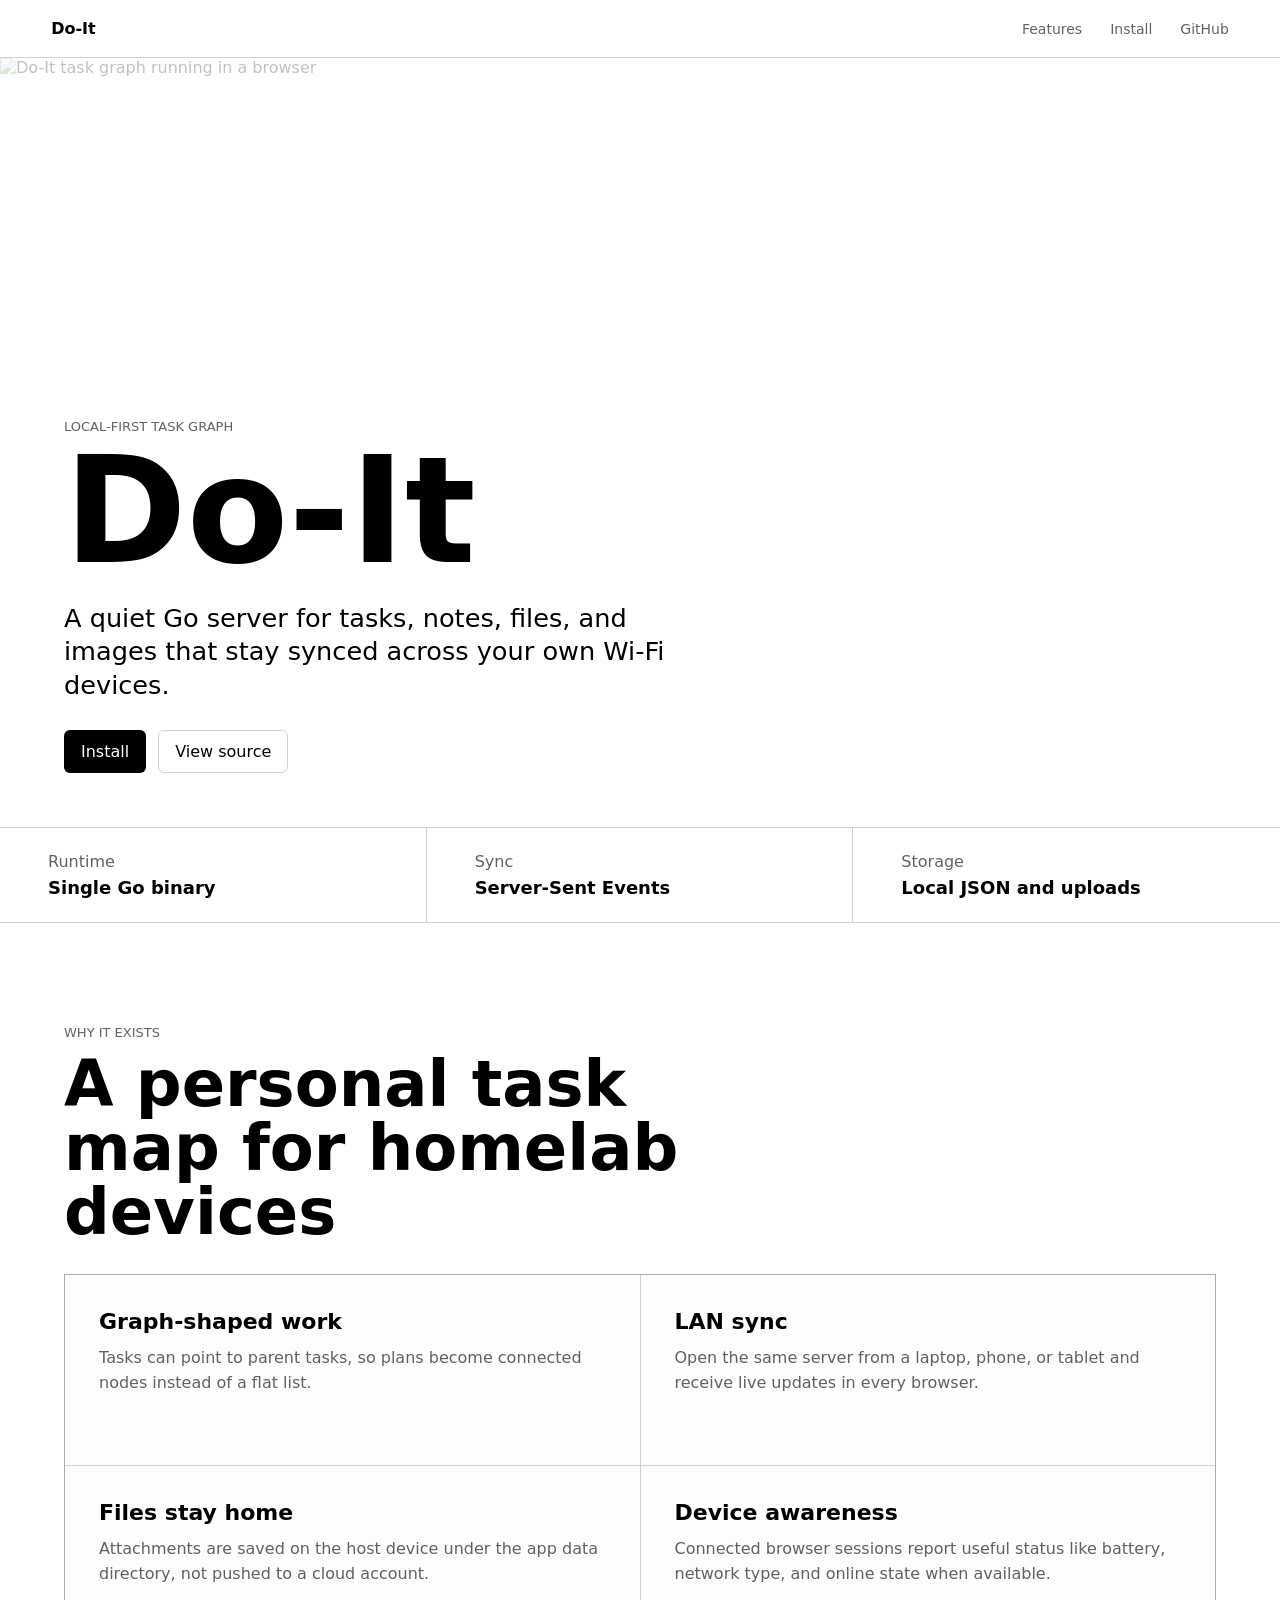
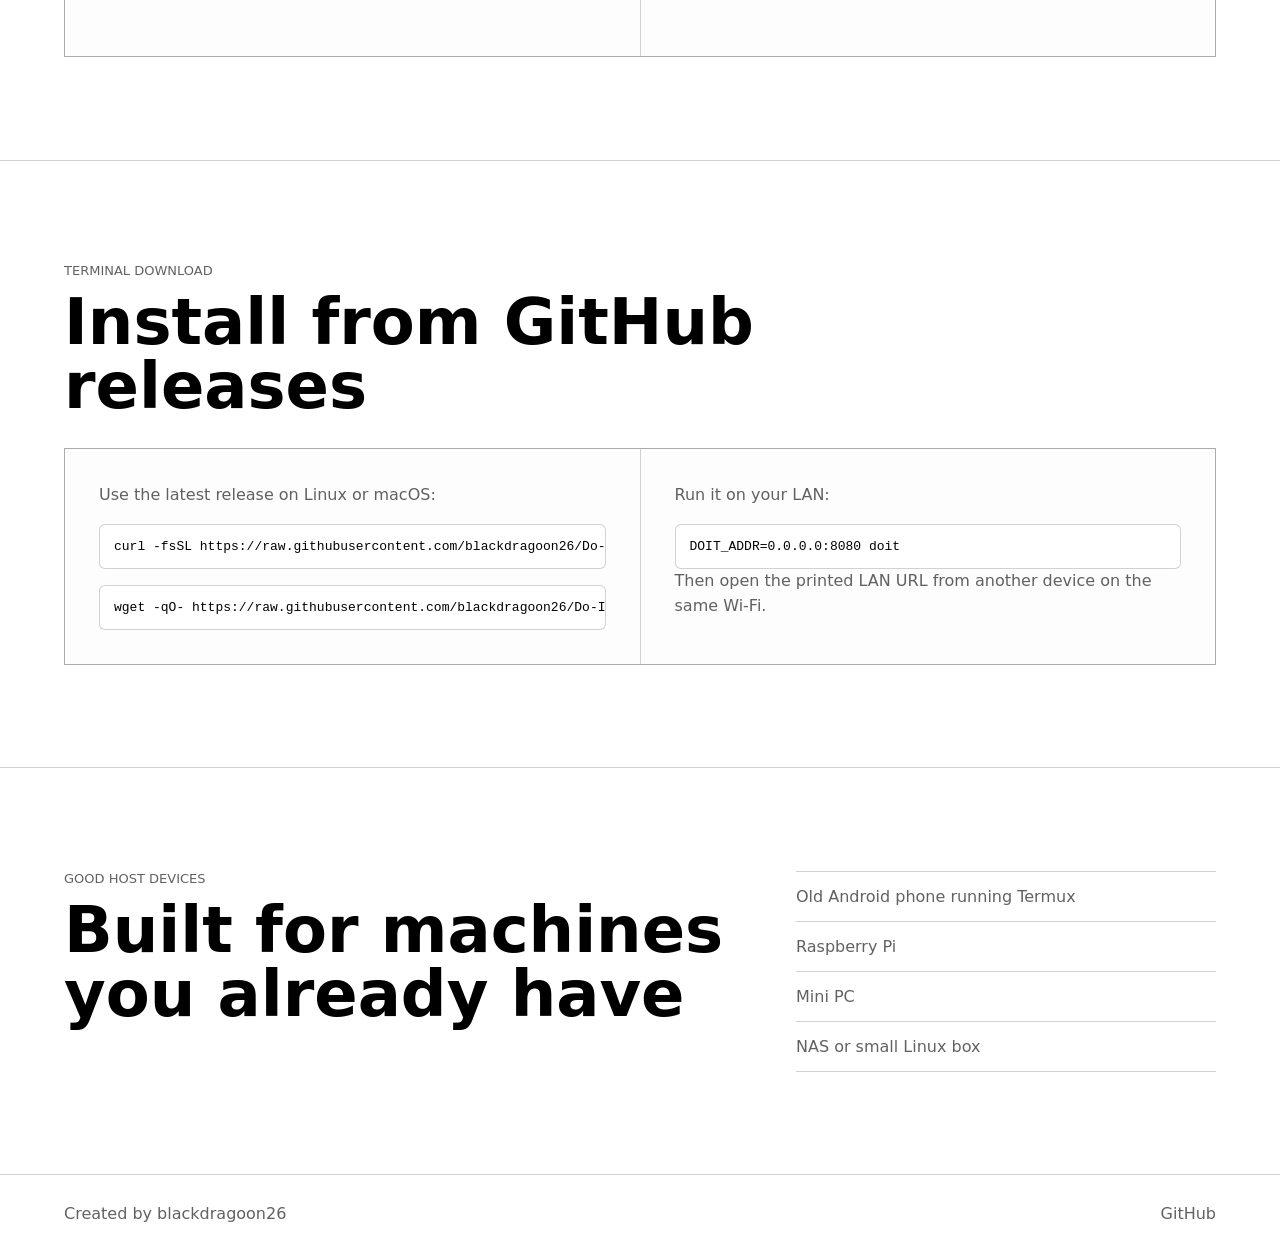
==== website/index.html @ a67ed677 "add product website surface" ====
<!doctype html>
<html lang="en">
  <head>
    <meta charset="utf-8">
    <meta name="viewport" content="width=device-width, initial-scale=1">
    <title>Do-It | Local-first task graph</title>
    <link rel="stylesheet" href="./styles.css">
  </head>
  <body>
    <header class="site-header">
      <a class="brand" href="#top">Do-It</a>
      <nav aria-label="Primary">
        <a href="#features">Features</a>
        <a href="#install">Install</a>
        <a href="https://github.com/blackdragoon26/Do-It">GitHub</a>
      </nav>
    </header>

    <main id="top">
      <section class="hero">
        <img src="https://github.com/user-attachments/assets/be59e0f7-30ea-49b8-892f-37f157ca7ee3" alt="Do-It task graph running in a browser">
        <div class="hero-copy">
          <p class="eyebrow">Local-first task graph</p>
          <h1>Do-It</h1>
          <p class="lede">A quiet Go server for tasks, notes, files, and images that stay synced across your own Wi-Fi devices.</p>
          <div class="hero-actions">
            <a class="primary" href="#install">Install</a>
            <a href="https://github.com/blackdragoon26/Do-It">View source</a>
          </div>
        </div>
      </section>

      <section class="summary" aria-label="Product summary">
        <div>
          <span>Runtime</span>
          <strong>Single Go binary</strong>
        </div>
        <div>
          <span>Sync</span>
          <strong>Server-Sent Events</strong>
        </div>
        <div>
          <span>Storage</span>
          <strong>Local JSON and uploads</strong>
        </div>
      </section>

      <section id="features" class="section">
        <div class="section-heading">
          <p class="eyebrow">Why it exists</p>
          <h2>A personal task map for homelab devices</h2>
        </div>
        <div class="feature-grid">
          <article>
            <h3>Graph-shaped work</h3>
            <p>Tasks can point to parent tasks, so plans become connected nodes instead of a flat list.</p>
          </article>
          <article>
            <h3>LAN sync</h3>
            <p>Open the same server from a laptop, phone, or tablet and receive live updates in every browser.</p>
          </article>
          <article>
            <h3>Files stay home</h3>
            <p>Attachments are saved on the host device under the app data directory, not pushed to a cloud account.</p>
          </article>
          <article>
            <h3>Device awareness</h3>
            <p>Connected browser sessions report useful status like battery, network type, and online state when available.</p>
          </article>
        </div>
      </section>

      <section id="install" class="section install-section">
        <div class="section-heading">
          <p class="eyebrow">Terminal download</p>
          <h2>Install from GitHub releases</h2>
        </div>
        <div class="install-grid">
          <div>
            <p>Use the latest release on Linux or macOS:</p>
            <pre><code>curl -fsSL https://raw.githubusercontent.com/blackdragoon26/Do-It/main/scripts/install.sh | sh</code></pre>
            <pre><code>wget -qO- https://raw.githubusercontent.com/blackdragoon26/Do-It/main/scripts/install.sh | sh</code></pre>
          </div>
          <div>
            <p>Run it on your LAN:</p>
            <pre><code>DOIT_ADDR=0.0.0.0:8080 doit</code></pre>
            <p class="muted">Then open the printed LAN URL from another device on the same Wi-Fi.</p>
          </div>
        </div>
      </section>

      <section class="section split">
        <div>
          <p class="eyebrow">Good host devices</p>
          <h2>Built for machines you already have</h2>
        </div>
        <ul>
          <li>Old Android phone running Termux</li>
          <li>Raspberry Pi</li>
          <li>Mini PC</li>
          <li>NAS or small Linux box</li>
        </ul>
      </section>
    </main>

    <footer class="site-footer">
      <span>Created by blackdragoon26</span>
      <a href="https://github.com/blackdragoon26/Do-It">GitHub</a>
    </footer>
  </body>
</html>
---- website/styles.css ----
:root {
  color-scheme: light dark;
  --bg: Canvas;
  --ink: CanvasText;
  --muted: color-mix(in srgb, CanvasText 62%, transparent);
  --line: color-mix(in srgb, CanvasText 18%, transparent);
  --panel: color-mix(in srgb, Canvas 88%, transparent);
  --panel-strong: color-mix(in srgb, Canvas 96%, transparent);
}

* {
  box-sizing: border-box;
}

html {
  scroll-behavior: smooth;
}

body {
  margin: 0;
  background: var(--bg);
  color: var(--ink);
  font-family: ui-sans-serif, system-ui, -apple-system, BlinkMacSystemFont, "Segoe UI", sans-serif;
  letter-spacing: 0;
}

a {
  color: inherit;
}

.site-header {
  position: fixed;
  z-index: 10;
  top: 0;
  left: 0;
  right: 0;
  height: 58px;
  padding: 0 clamp(18px, 4vw, 54px);
  display: flex;
  align-items: center;
  justify-content: space-between;
  gap: 20px;
  background: color-mix(in srgb, Canvas 78%, transparent);
  border-bottom: 1px solid var(--line);
  backdrop-filter: blur(18px);
}

.brand {
  font-weight: 720;
  text-decoration: none;
}

nav {
  display: flex;
  gap: clamp(12px, 3vw, 28px);
  font-size: 14px;
}

nav a,
.site-footer a {
  text-decoration: none;
  color: var(--muted);
}

nav a:hover,
.site-footer a:hover {
  color: var(--ink);
}

.hero {
  min-height: 92vh;
  position: relative;
  display: grid;
  align-items: end;
  padding: 116px clamp(18px, 5vw, 72px) 54px;
  overflow: hidden;
  border-bottom: 1px solid var(--line);
}

.hero img {
  position: absolute;
  inset: 58px 0 auto;
  width: 100%;
  height: calc(100% - 58px);
  object-fit: cover;
  object-position: center top;
  opacity: 0.42;
}

.hero::after {
  content: "";
  position: absolute;
  inset: 58px 0 0;
  background: color-mix(in srgb, Canvas 42%, transparent);
}

.hero-copy {
  position: relative;
  z-index: 1;
  max-width: 780px;
}

.eyebrow {
  margin: 0 0 12px;
  color: var(--muted);
  font-size: 13px;
  text-transform: uppercase;
}

h1,
h2,
h3,
p {
  overflow-wrap: anywhere;
}

h1 {
  margin: 0;
  font-size: clamp(58px, 12vw, 148px);
  line-height: 0.88;
  font-weight: 760;
}

.lede {
  max-width: 650px;
  margin: 26px 0 0;
  font-size: clamp(19px, 2vw, 26px);
  line-height: 1.3;
}

.hero-actions {
  display: flex;
  flex-wrap: wrap;
  gap: 12px;
  margin-top: 28px;
}

.hero-actions a {
  min-height: 42px;
  padding: 11px 16px;
  border: 1px solid var(--line);
  border-radius: 6px;
  text-decoration: none;
}

.hero-actions .primary {
  background: var(--ink);
  color: var(--bg);
}

.summary {
  display: grid;
  grid-template-columns: repeat(3, 1fr);
  border-bottom: 1px solid var(--line);
}

.summary div {
  padding: 24px clamp(18px, 4vw, 48px);
  border-right: 1px solid var(--line);
}

.summary div:last-child {
  border-right: 0;
}

.summary span,
.muted {
  color: var(--muted);
}

.summary strong {
  display: block;
  margin-top: 6px;
  font-size: 18px;
}

.section {
  padding: clamp(58px, 8vw, 106px) clamp(18px, 5vw, 72px);
  border-bottom: 1px solid var(--line);
}

.section-heading {
  max-width: 720px;
  margin-bottom: 30px;
}

h2 {
  margin: 0;
  font-size: clamp(34px, 5vw, 72px);
  line-height: 1;
}

.feature-grid,
.install-grid {
  display: grid;
  grid-template-columns: repeat(2, minmax(0, 1fr));
  gap: 1px;
  background: var(--line);
  border: 1px solid var(--line);
}

article,
.install-grid > div {
  min-height: 190px;
  padding: clamp(20px, 4vw, 34px);
  background: var(--panel-strong);
}

h3 {
  margin: 0 0 12px;
  font-size: 22px;
}

article p,
.install-grid p {
  margin: 0;
  color: var(--muted);
  line-height: 1.55;
}

pre {
  margin: 16px 0 0;
  padding: 14px;
  overflow: auto;
  border: 1px solid var(--line);
  border-radius: 6px;
  background: var(--panel);
}

code {
  font-family: ui-monospace, SFMono-Regular, Menlo, Consolas, monospace;
  font-size: 13px;
}

.split {
  display: grid;
  grid-template-columns: minmax(0, 1fr) minmax(260px, 420px);
  gap: 36px;
  align-items: start;
}

ul {
  margin: 0;
  padding: 0;
  list-style: none;
  border-top: 1px solid var(--line);
}

li {
  padding: 15px 0;
  border-bottom: 1px solid var(--line);
  color: var(--muted);
}

.site-footer {
  min-height: 76px;
  padding: 0 clamp(18px, 5vw, 72px);
  display: flex;
  align-items: center;
  justify-content: space-between;
  gap: 18px;
  color: var(--muted);
}

@media (max-width: 760px) {
  .site-header {
    position: sticky;
  }

  nav {
    gap: 12px;
    font-size: 13px;
  }

  .hero {
    min-height: 88vh;
    padding-top: 82px;
  }

  .summary,
  .feature-grid,
  .install-grid,
  .split {
    grid-template-columns: 1fr;
  }

  .summary div {
    border-right: 0;
    border-bottom: 1px solid var(--line);
  }

  .summary div:last-child {
    border-bottom: 0;
  }
}
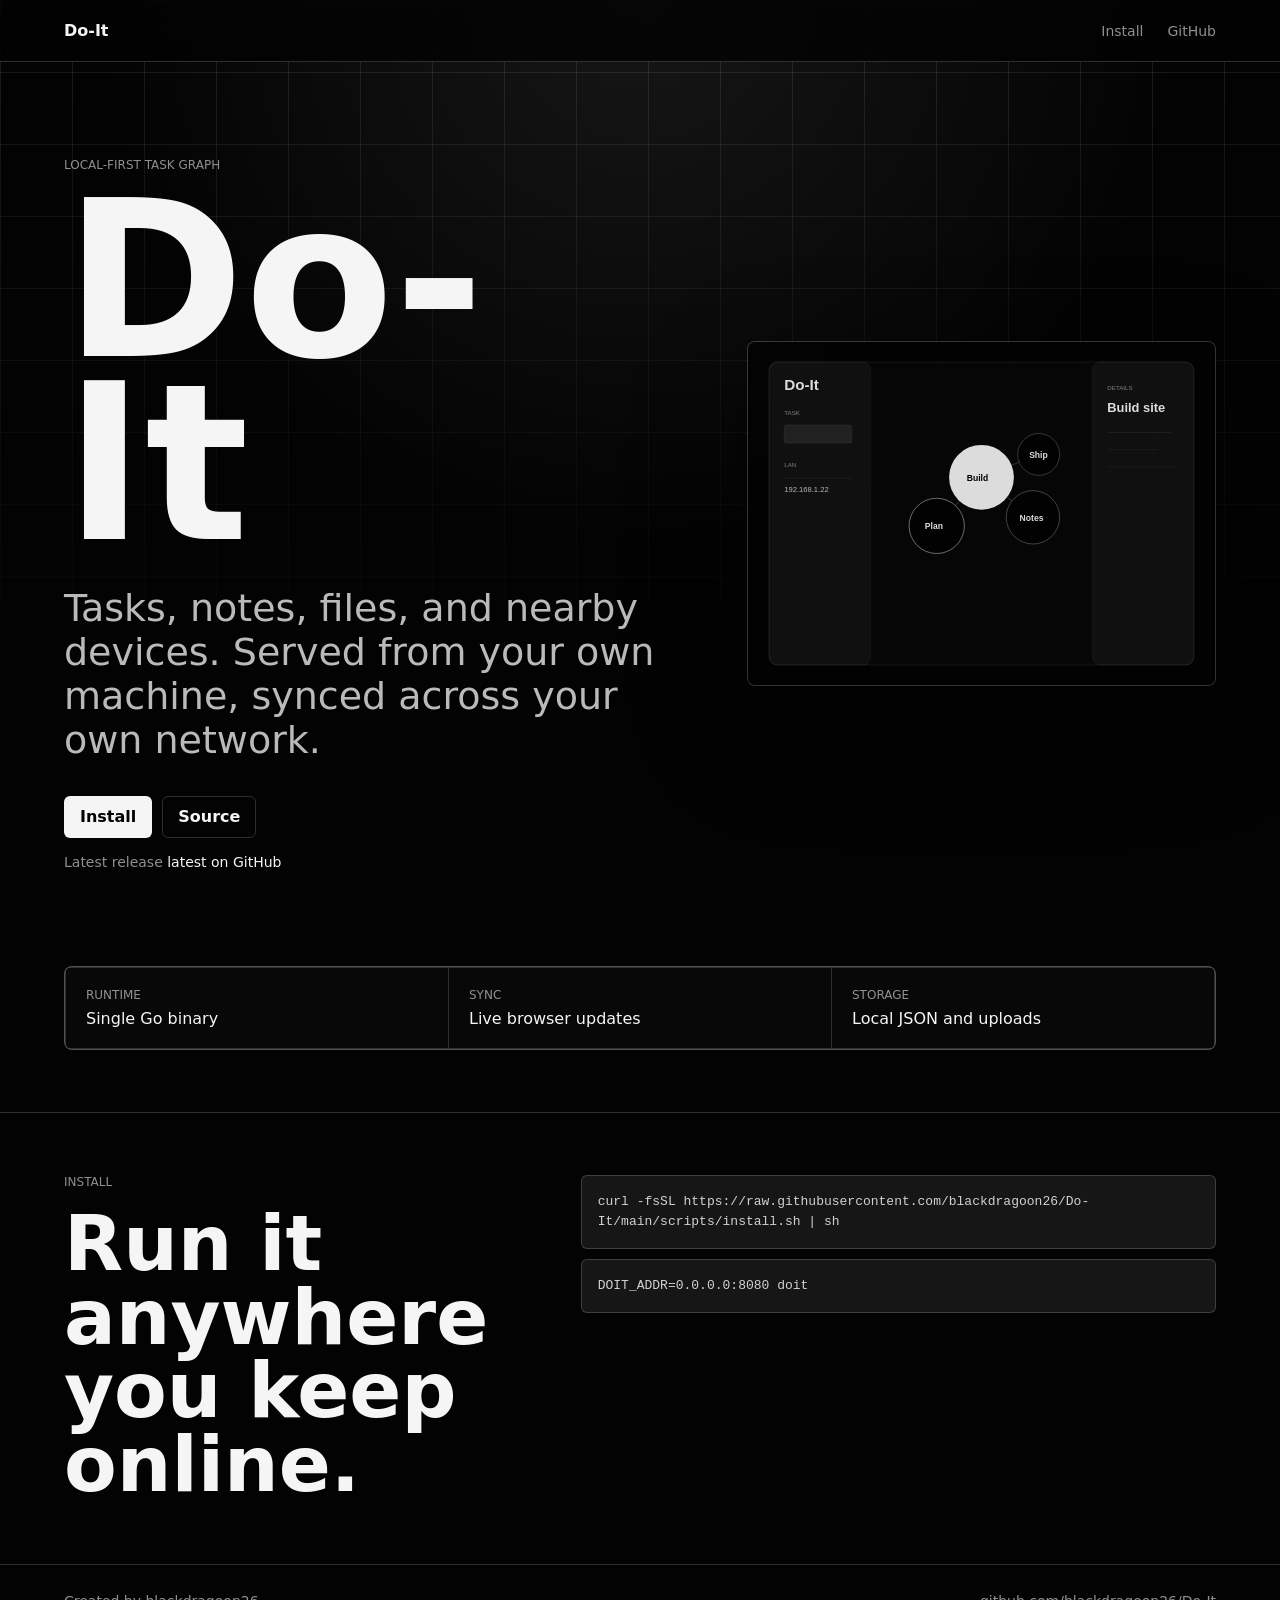
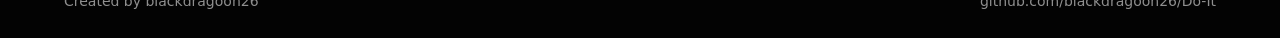
==== commit 057d3eb8: "refine product website surface" ====
--- a/website/index.html
+++ b/website/index.html
@@ -3,109 +3,76 @@
   <head>
     <meta charset="utf-8">
     <meta name="viewport" content="width=device-width, initial-scale=1">
+    <meta name="description" content="Do-It is a local-first task graph that runs on your own machine.">
     <title>Do-It | Local-first task graph</title>
-    <link rel="stylesheet" href="./styles.css">
+    <link rel="stylesheet" href="./styles.css?v=4">
   </head>
   <body>
     <header class="site-header">
-      <a class="brand" href="#top">Do-It</a>
-      <nav aria-label="Primary">
-        <a href="#features">Features</a>
+      <a class="brand" href="#top" aria-label="Do-It home">Do-It</a>
+      <nav aria-label="Primary navigation">
         <a href="#install">Install</a>
-        <a href="https://github.com/blackdragoon26/Do-It">GitHub</a>
+        <a href="https://github.com/blackdragoon26/Do-It" rel="noopener noreferrer">GitHub</a>
       </nav>
     </header>
 
     <main id="top">
-      <section class="hero">
-        <img src="https://github.com/user-attachments/assets/be59e0f7-30ea-49b8-892f-37f157ca7ee3" alt="Do-It task graph running in a browser">
+      <section class="hero" aria-labelledby="hero-title">
         <div class="hero-copy">
           <p class="eyebrow">Local-first task graph</p>
-          <h1>Do-It</h1>
-          <p class="lede">A quiet Go server for tasks, notes, files, and images that stay synced across your own Wi-Fi devices.</p>
-          <div class="hero-actions">
-            <a class="primary" href="#install">Install</a>
-            <a href="https://github.com/blackdragoon26/Do-It">View source</a>
+          <h1 id="hero-title">Do-It</h1>
+          <p class="lede">Tasks, notes, files, and nearby devices. Served from your own machine, synced across your own network.</p>
+          <div class="hero-actions" aria-label="Primary actions">
+            <a class="button primary" href="#install">Install</a>
+            <a class="button" href="https://github.com/blackdragoon26/Do-It" rel="noopener noreferrer">Source</a>
           </div>
+          <p class="release-note">Latest release <a id="release-link" href="https://github.com/blackdragoon26/Do-It/releases/latest" rel="noopener noreferrer">checking GitHub</a></p>
         </div>
+
+        <figure class="product-frame">
+          <img src="./assets/product-preview.svg" alt="Minimal Do-It task graph interface preview">
+        </figure>
       </section>
 
-      <section class="summary" aria-label="Product summary">
-        <div>
-          <span>Runtime</span>
-          <strong>Single Go binary</strong>
-        </div>
-        <div>
-          <span>Sync</span>
-          <strong>Server-Sent Events</strong>
-        </div>
-        <div>
-          <span>Storage</span>
-          <strong>Local JSON and uploads</strong>
-        </div>
+      <section class="facts" aria-label="Product details">
+        <p><span>Runtime</span> Single Go binary</p>
+        <p><span>Sync</span> Live browser updates</p>
+        <p><span>Storage</span> Local JSON and uploads</p>
       </section>
 
-      <section id="features" class="section">
-        <div class="section-heading">
-          <p class="eyebrow">Why it exists</p>
-          <h2>A personal task map for homelab devices</h2>
+      <section id="install" class="install-section" aria-labelledby="install-title">
+        <div>
+          <p class="eyebrow">Install</p>
+          <h2 id="install-title">Run it anywhere you keep online.</h2>
         </div>
-        <div class="feature-grid">
-          <article>
-            <h3>Graph-shaped work</h3>
-            <p>Tasks can point to parent tasks, so plans become connected nodes instead of a flat list.</p>
-          </article>
-          <article>
-            <h3>LAN sync</h3>
-            <p>Open the same server from a laptop, phone, or tablet and receive live updates in every browser.</p>
-          </article>
-          <article>
-            <h3>Files stay home</h3>
-            <p>Attachments are saved on the host device under the app data directory, not pushed to a cloud account.</p>
-          </article>
-          <article>
-            <h3>Device awareness</h3>
-            <p>Connected browser sessions report useful status like battery, network type, and online state when available.</p>
-          </article>
+        <div class="commands">
+          <pre><code>curl -fsSL https://raw.githubusercontent.com/blackdragoon26/Do-It/main/scripts/install.sh | sh</code></pre>
+          <pre><code>DOIT_ADDR=0.0.0.0:8080 doit</code></pre>
         </div>
-      </section>
-
-      <section id="install" class="section install-section">
-        <div class="section-heading">
-          <p class="eyebrow">Terminal download</p>
-          <h2>Install from GitHub releases</h2>
-        </div>
-        <div class="install-grid">
-          <div>
-            <p>Use the latest release on Linux or macOS:</p>
-            <pre><code>curl -fsSL https://raw.githubusercontent.com/blackdragoon26/Do-It/main/scripts/install.sh | sh</code></pre>
-            <pre><code>wget -qO- https://raw.githubusercontent.com/blackdragoon26/Do-It/main/scripts/install.sh | sh</code></pre>
-          </div>
-          <div>
-            <p>Run it on your LAN:</p>
-            <pre><code>DOIT_ADDR=0.0.0.0:8080 doit</code></pre>
-            <p class="muted">Then open the printed LAN URL from another device on the same Wi-Fi.</p>
-          </div>
-        </div>
-      </section>
-
-      <section class="section split">
-        <div>
-          <p class="eyebrow">Good host devices</p>
-          <h2>Built for machines you already have</h2>
-        </div>
-        <ul>
-          <li>Old Android phone running Termux</li>
-          <li>Raspberry Pi</li>
-          <li>Mini PC</li>
-          <li>NAS or small Linux box</li>
-        </ul>
       </section>
     </main>
 
     <footer class="site-footer">
       <span>Created by blackdragoon26</span>
-      <a href="https://github.com/blackdragoon26/Do-It">GitHub</a>
+      <a href="https://github.com/blackdragoon26/Do-It" rel="noopener noreferrer">github.com/blackdragoon26/Do-It</a>
     </footer>
+    <script>
+      const releaseLink = document.querySelector("#release-link");
+
+      fetch("https://api.github.com/repos/blackdragoon26/Do-It/releases/latest", {
+        headers: { accept: "application/vnd.github+json" }
+      })
+        .then((response) => {
+          if (!response.ok) throw new Error("release unavailable");
+          return response.json();
+        })
+        .then((release) => {
+          releaseLink.textContent = release.tag_name || "latest";
+          releaseLink.href = release.html_url || releaseLink.href;
+        })
+        .catch(() => {
+          releaseLink.textContent = "latest on GitHub";
+        });
+    </script>
   </body>
 </html>
--- a/website/styles.css
+++ b/website/styles.css
@@ -1,11 +1,13 @@
 :root {
-  color-scheme: light dark;
-  --bg: Canvas;
-  --ink: CanvasText;
-  --muted: color-mix(in srgb, CanvasText 62%, transparent);
-  --line: color-mix(in srgb, CanvasText 18%, transparent);
-  --panel: color-mix(in srgb, Canvas 88%, transparent);
-  --panel-strong: color-mix(in srgb, Canvas 96%, transparent);
+  color-scheme: dark;
+  --bg: #030303;
+  --ink: #f5f5f5;
+  --muted: rgb(245 245 245 / 58%);
+  --faint: rgb(245 245 245 / 10%);
+  --line: rgb(245 245 245 / 18%);
+  --line-strong: rgb(245 245 245 / 36%);
+  --panel: rgb(255 255 255 / 5%);
+  --panel-strong: rgb(255 255 255 / 8%);
 }
 
 * {
@@ -18,10 +20,25 @@
 
 body {
   margin: 0;
-  background: var(--bg);
+  min-height: 100vh;
+  background:
+    radial-gradient(circle at 50% 0, rgb(255 255 255 / 8%), transparent 34rem),
+    var(--bg);
   color: var(--ink);
   font-family: ui-sans-serif, system-ui, -apple-system, BlinkMacSystemFont, "Segoe UI", sans-serif;
   letter-spacing: 0;
+}
+
+body::before {
+  content: "";
+  position: fixed;
+  inset: 0;
+  pointer-events: none;
+  background-image:
+    linear-gradient(var(--faint) 1px, transparent 1px),
+    linear-gradient(90deg, var(--faint) 1px, transparent 1px);
+  background-size: 72px 72px;
+  mask-image: linear-gradient(to bottom, black, transparent 78%);
 }
 
 a {
@@ -34,262 +51,312 @@
   top: 0;
   left: 0;
   right: 0;
-  height: 58px;
-  padding: 0 clamp(18px, 4vw, 54px);
+  height: 62px;
+  padding: 0 clamp(18px, 5vw, 72px);
   display: flex;
   align-items: center;
   justify-content: space-between;
-  gap: 20px;
-  background: color-mix(in srgb, Canvas 78%, transparent);
+  gap: 24px;
   border-bottom: 1px solid var(--line);
+  background: rgb(3 3 3 / 82%);
   backdrop-filter: blur(18px);
 }
 
-.brand {
-  font-weight: 720;
-  text-decoration: none;
-}
-
-nav {
-  display: flex;
-  gap: clamp(12px, 3vw, 28px);
-  font-size: 14px;
-}
-
+.brand,
 nav a,
 .site-footer a {
   text-decoration: none;
-  color: var(--muted);
+}
+
+.brand {
+  font-size: 16px;
+  font-weight: 680;
+}
+
+nav {
+  display: flex;
+  gap: 24px;
+  color: var(--muted);
+  font-size: 14px;
+}
+
+nav a,
+.site-footer a,
+.button {
+  transition: color 160ms ease, border-color 160ms ease, background 160ms ease, transform 160ms ease;
 }
 
 nav a:hover,
-.site-footer a:hover {
-  color: var(--ink);
+.site-footer a:hover,
+.release-note a:hover {
+  color: var(--ink);
+}
+
+main {
+  position: relative;
+  padding-top: 62px;
 }
 
 .hero {
-  min-height: 92vh;
-  position: relative;
+  min-height: calc(100vh - 62px);
   display: grid;
-  align-items: end;
-  padding: 116px clamp(18px, 5vw, 72px) 54px;
-  overflow: hidden;
-  border-bottom: 1px solid var(--line);
-}
-
-.hero img {
-  position: absolute;
-  inset: 58px 0 auto;
-  width: 100%;
-  height: calc(100% - 58px);
-  object-fit: cover;
-  object-position: center top;
-  opacity: 0.42;
-}
-
-.hero::after {
-  content: "";
-  position: absolute;
-  inset: 58px 0 0;
-  background: color-mix(in srgb, Canvas 42%, transparent);
+  grid-template-columns: minmax(0, 0.95fr) minmax(320px, 0.75fr);
+  gap: clamp(34px, 7vw, 96px);
+  align-items: center;
+  padding: clamp(54px, 8vw, 96px) clamp(18px, 5vw, 72px);
 }
 
 .hero-copy {
-  position: relative;
-  z-index: 1;
-  max-width: 780px;
+  max-width: 760px;
 }
 
 .eyebrow {
-  margin: 0 0 12px;
-  color: var(--muted);
-  font-size: 13px;
+  margin: 0 0 18px;
+  color: var(--muted);
+  font-size: 12px;
   text-transform: uppercase;
 }
 
 h1,
 h2,
-h3,
 p {
   overflow-wrap: anywhere;
 }
 
 h1 {
   margin: 0;
-  font-size: clamp(58px, 12vw, 148px);
-  line-height: 0.88;
-  font-weight: 760;
+  font-size: clamp(78px, 17vw, 220px);
+  line-height: 0.84;
+  font-weight: 680;
 }
 
 .lede {
   max-width: 650px;
-  margin: 26px 0 0;
-  font-size: clamp(19px, 2vw, 26px);
-  line-height: 1.3;
+  margin: 30px 0 0;
+  color: rgb(245 245 245 / 76%);
+  font-size: clamp(22px, 3vw, 38px);
+  line-height: 1.16;
 }
 
 .hero-actions {
   display: flex;
   flex-wrap: wrap;
-  gap: 12px;
-  margin-top: 28px;
-}
-
-.hero-actions a {
+  gap: 10px;
+  margin-top: 34px;
+}
+
+.release-note {
+  margin: 16px 0 0;
+  color: var(--muted);
+  font-size: 14px;
+}
+
+.release-note a {
+  color: var(--ink);
+  text-decoration: none;
+  transition: color 160ms ease;
+}
+
+.button {
   min-height: 42px;
-  padding: 11px 16px;
+  display: inline-flex;
+  align-items: center;
+  justify-content: center;
+  padding: 0 15px;
   border: 1px solid var(--line);
   border-radius: 6px;
+  background: transparent;
+  color: var(--ink);
+  font-weight: 620;
   text-decoration: none;
 }
 
-.hero-actions .primary {
+.button:hover {
+  border-color: var(--line-strong);
+  transform: translateY(-1px);
+}
+
+.button.primary {
   background: var(--ink);
   color: var(--bg);
 }
 
-.summary {
+.product-frame {
+  margin: 0;
+  opacity: 0.9;
+  transform: translateY(0);
+  animation: settle 700ms ease both;
+}
+
+.product-frame img {
+  display: block;
+  width: 100%;
+  height: auto;
+  border: 1px solid var(--line);
+  border-radius: 8px;
+  background: var(--panel);
+  box-shadow: 0 40px 120px rgb(0 0 0 / 52%);
+}
+
+.facts,
+.install-section {
+  scroll-margin-top: 84px;
+  border-top: 1px solid var(--line);
+  padding: clamp(34px, 5vw, 62px) clamp(18px, 5vw, 72px);
+}
+
+.facts {
   display: grid;
-  grid-template-columns: repeat(3, 1fr);
-  border-bottom: 1px solid var(--line);
-}
-
-.summary div {
-  padding: 24px clamp(18px, 4vw, 48px);
-  border-right: 1px solid var(--line);
-}
-
-.summary div:last-child {
-  border-right: 0;
-}
-
-.summary span,
-.muted {
-  color: var(--muted);
-}
-
-.summary strong {
-  display: block;
-  margin-top: 6px;
-  font-size: 18px;
-}
-
-.section {
-  padding: clamp(58px, 8vw, 106px) clamp(18px, 5vw, 72px);
-  border-bottom: 1px solid var(--line);
-}
-
-.section-heading {
-  max-width: 720px;
-  margin-bottom: 30px;
-}
-
-h2 {
-  margin: 0;
-  font-size: clamp(34px, 5vw, 72px);
-  line-height: 1;
-}
-
-.feature-grid,
-.install-grid {
-  display: grid;
-  grid-template-columns: repeat(2, minmax(0, 1fr));
+  grid-template-columns: repeat(3, minmax(0, 1fr));
   gap: 1px;
   background: var(--line);
+  padding: 1px;
+  margin: 0 clamp(18px, 5vw, 72px) clamp(34px, 5vw, 62px);
   border: 1px solid var(--line);
-}
-
-article,
-.install-grid > div {
-  min-height: 190px;
-  padding: clamp(20px, 4vw, 34px);
-  background: var(--panel-strong);
-}
-
-h3 {
-  margin: 0 0 12px;
-  font-size: 22px;
-}
-
-article p,
-.install-grid p {
-  margin: 0;
-  color: var(--muted);
-  line-height: 1.55;
+  border-radius: 8px;
+  overflow: hidden;
+}
+
+.facts p {
+  margin: 0;
+  padding: 20px;
+  background: rgb(3 3 3 / 86%);
+  color: var(--ink);
+}
+
+.facts span {
+  display: block;
+  margin-bottom: 7px;
+  color: var(--muted);
+  font-size: 12px;
+  text-transform: uppercase;
+}
+
+.install-section {
+  display: grid;
+  grid-template-columns: minmax(0, 0.7fr) minmax(0, 1fr);
+  gap: clamp(24px, 6vw, 72px);
+  align-items: start;
+}
+
+h2 {
+  max-width: 520px;
+  margin: 0;
+  font-size: clamp(34px, 6vw, 82px);
+  line-height: 0.96;
+  font-weight: 620;
+}
+
+.commands {
+  display: grid;
+  gap: 10px;
 }
 
 pre {
-  margin: 16px 0 0;
-  padding: 14px;
+  margin: 0;
+  padding: 16px;
   overflow: auto;
+  white-space: pre-wrap;
+  overflow-wrap: anywhere;
   border: 1px solid var(--line);
   border-radius: 6px;
-  background: var(--panel);
+  background: var(--panel-strong);
 }
 
 code {
+  color: rgb(245 245 245 / 84%);
   font-family: ui-monospace, SFMono-Regular, Menlo, Consolas, monospace;
   font-size: 13px;
-}
-
-.split {
-  display: grid;
-  grid-template-columns: minmax(0, 1fr) minmax(260px, 420px);
-  gap: 36px;
-  align-items: start;
-}
-
-ul {
-  margin: 0;
-  padding: 0;
-  list-style: none;
-  border-top: 1px solid var(--line);
-}
-
-li {
-  padding: 15px 0;
-  border-bottom: 1px solid var(--line);
-  color: var(--muted);
+  line-height: 1.55;
+  white-space: pre-wrap;
+  overflow-wrap: anywhere;
 }
 
 .site-footer {
-  min-height: 76px;
+  min-height: 74px;
   padding: 0 clamp(18px, 5vw, 72px);
   display: flex;
   align-items: center;
   justify-content: space-between;
   gap: 18px;
-  color: var(--muted);
-}
-
-@media (max-width: 760px) {
+  border-top: 1px solid var(--line);
+  color: var(--muted);
+  font-size: 14px;
+}
+
+@keyframes settle {
+  from {
+    opacity: 0;
+    transform: translateY(14px);
+  }
+  to {
+    opacity: 0.9;
+    transform: translateY(0);
+  }
+}
+
+@media (prefers-reduced-motion: reduce) {
+  *,
+  *::before,
+  *::after {
+    animation-duration: 0.01ms !important;
+    scroll-behavior: auto !important;
+    transition-duration: 0.01ms !important;
+  }
+}
+
+@media (max-width: 840px) {
   .site-header {
     position: sticky;
   }
 
+  main {
+    padding-top: 0;
+  }
+
+  .hero,
+  .install-section {
+    grid-template-columns: 1fr;
+  }
+
+  .hero {
+    min-height: auto;
+  }
+
+  .product-frame {
+    max-width: 560px;
+  }
+
+  .facts {
+    grid-template-columns: 1fr;
+  }
+}
+
+@media (max-width: 560px) {
+  .site-header {
+    height: 58px;
+  }
+
   nav {
-    gap: 12px;
-    font-size: 13px;
-  }
-
-  .hero {
-    min-height: 88vh;
-    padding-top: 82px;
-  }
-
-  .summary,
-  .feature-grid,
-  .install-grid,
-  .split {
-    grid-template-columns: 1fr;
-  }
-
-  .summary div {
-    border-right: 0;
-    border-bottom: 1px solid var(--line);
-  }
-
-  .summary div:last-child {
-    border-bottom: 0;
-  }
-}
+    gap: 16px;
+  }
+
+  h1 {
+    font-size: 76px;
+  }
+
+  .lede {
+    font-size: 23px;
+  }
+
+  .button {
+    width: 100%;
+  }
+
+  .site-footer {
+    min-height: 92px;
+    flex-direction: column;
+    align-items: flex-start;
+    justify-content: center;
+  }
+}
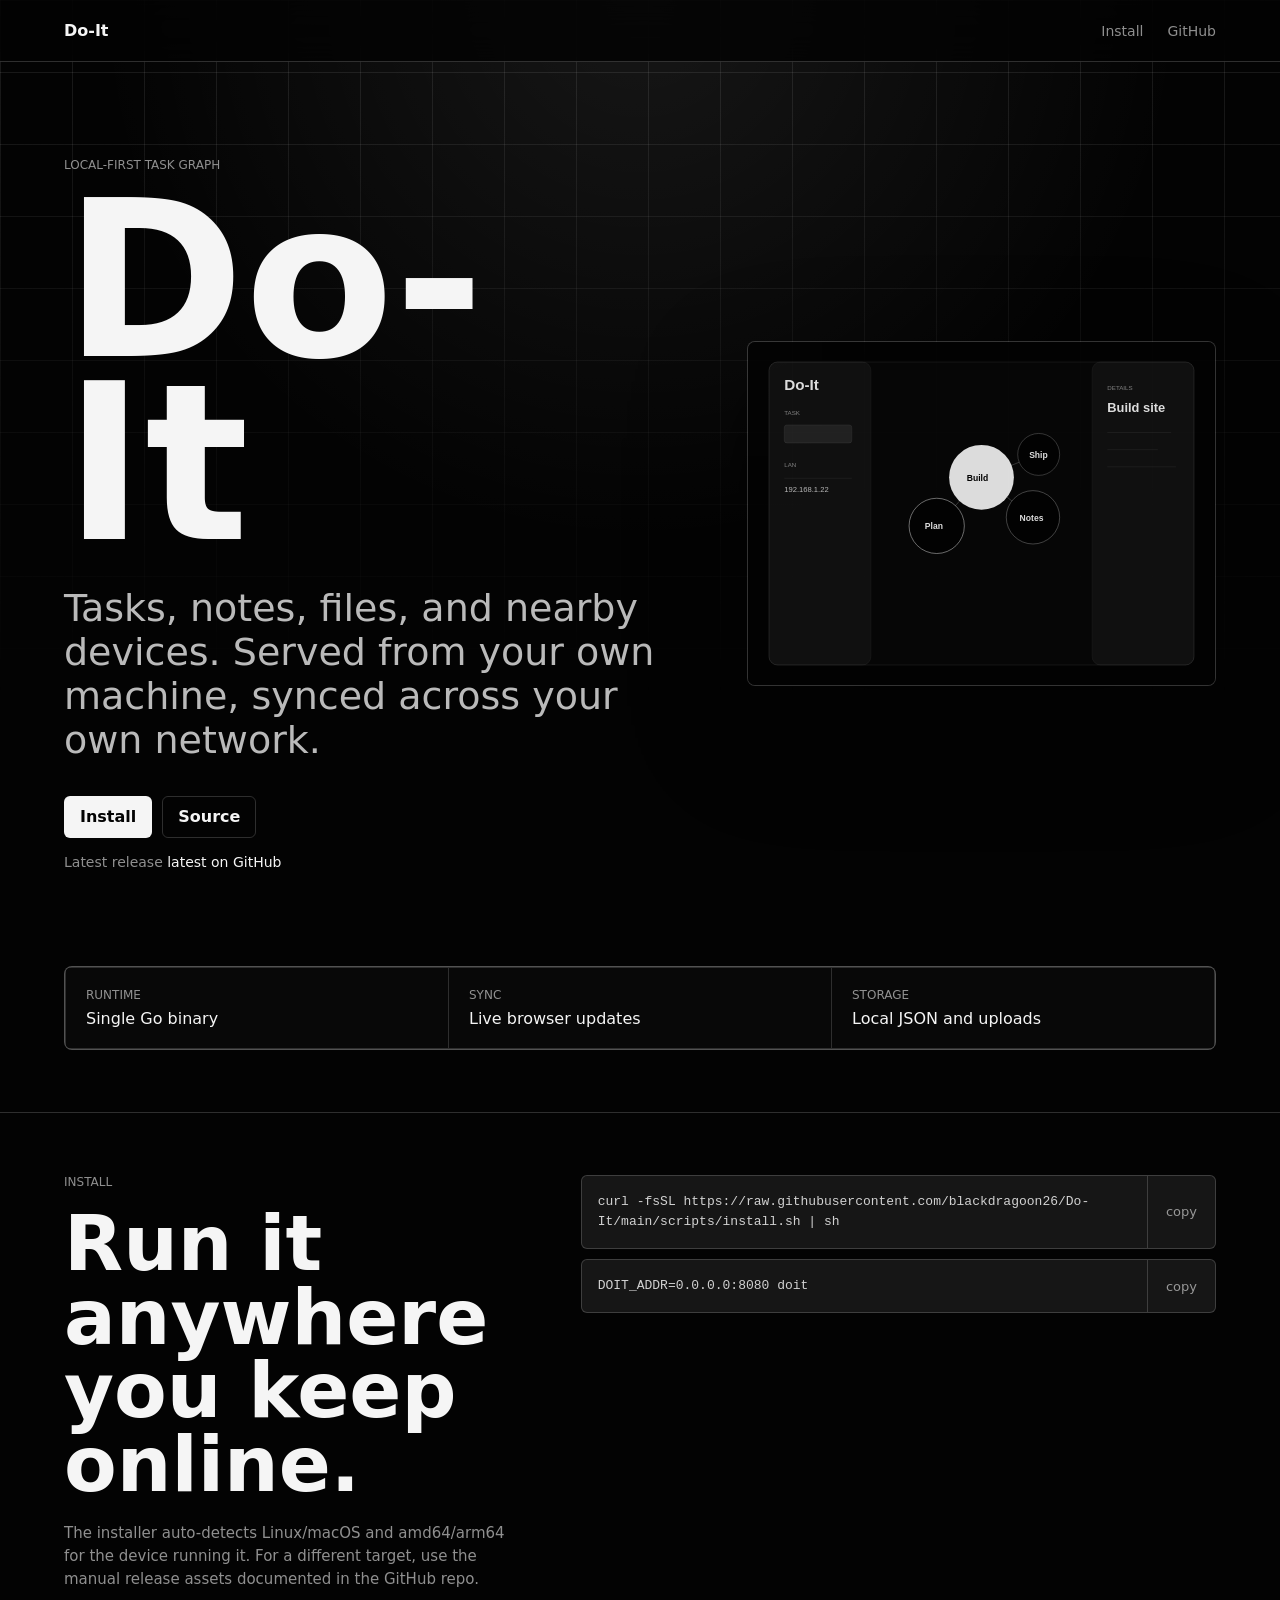
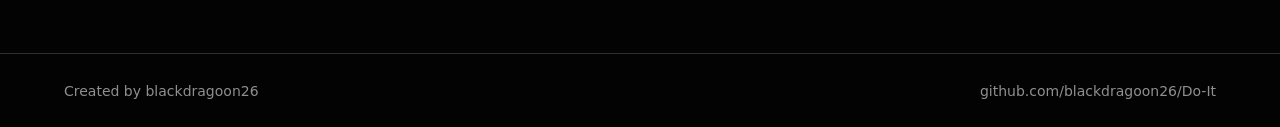
==== commit 0a36f388: "polish website install surface" ====
--- a/website/index.html
+++ b/website/index.html
@@ -5,7 +5,7 @@
     <meta name="viewport" content="width=device-width, initial-scale=1">
     <meta name="description" content="Do-It is a local-first task graph that runs on your own machine.">
     <title>Do-It | Local-first task graph</title>
-    <link rel="stylesheet" href="./styles.css?v=4">
+    <link rel="stylesheet" href="./styles.css?v=5">
   </head>
   <body>
     <header class="site-header">
@@ -26,7 +26,7 @@
             <a class="button primary" href="#install">Install</a>
             <a class="button" href="https://github.com/blackdragoon26/Do-It" rel="noopener noreferrer">Source</a>
           </div>
-          <p class="release-note">Latest release <a id="release-link" href="https://github.com/blackdragoon26/Do-It/releases/latest" rel="noopener noreferrer">checking GitHub</a></p>
+          <p class="release-note">Latest release <a id="release-link" href="https://github.com/blackdragoon26/Do-It/releases/latest" rel="noopener noreferrer">latest on GitHub</a></p>
         </div>
 
         <figure class="product-frame">
@@ -44,16 +44,23 @@
         <div>
           <p class="eyebrow">Install</p>
           <h2 id="install-title">Run it anywhere you keep online.</h2>
+          <p class="install-note">The installer auto-detects Linux/macOS and amd64/arm64 for the device running it. For a different target, use the manual release assets documented in the GitHub repo.</p>
         </div>
         <div class="commands">
-          <pre><code>curl -fsSL https://raw.githubusercontent.com/blackdragoon26/Do-It/main/scripts/install.sh | sh</code></pre>
-          <pre><code>DOIT_ADDR=0.0.0.0:8080 doit</code></pre>
+          <div class="command">
+            <pre><code>curl -fsSL https://raw.githubusercontent.com/blackdragoon26/Do-It/main/scripts/install.sh | sh</code></pre>
+            <button type="button" data-copy="curl -fsSL https://raw.githubusercontent.com/blackdragoon26/Do-It/main/scripts/install.sh | sh">copy</button>
+          </div>
+          <div class="command">
+            <pre><code>DOIT_ADDR=0.0.0.0:8080 doit</code></pre>
+            <button type="button" data-copy="DOIT_ADDR=0.0.0.0:8080 doit">copy</button>
+          </div>
         </div>
       </section>
     </main>
 
     <footer class="site-footer">
-      <span>Created by blackdragoon26</span>
+      <a href="https://github.com/blackdragoon26" rel="noopener noreferrer">Created by blackdragoon26</a>
       <a href="https://github.com/blackdragoon26/Do-It" rel="noopener noreferrer">github.com/blackdragoon26/Do-It</a>
     </footer>
     <script>
@@ -73,6 +80,24 @@
         .catch(() => {
           releaseLink.textContent = "latest on GitHub";
         });
+
+      document.querySelectorAll("[data-copy]").forEach((button) => {
+        button.addEventListener("click", async () => {
+          const label = button.textContent;
+          try {
+            await navigator.clipboard.writeText(button.dataset.copy);
+            button.textContent = "copied";
+            window.setTimeout(() => {
+              button.textContent = label;
+            }, 1400);
+          } catch {
+            button.textContent = "select";
+            window.setTimeout(() => {
+              button.textContent = label;
+            }, 1400);
+          }
+        });
+      });
     </script>
   </body>
 </html>
--- a/website/styles.css
+++ b/website/styles.css
@@ -82,7 +82,8 @@
 
 nav a,
 .site-footer a,
-.button {
+.button,
+.command button {
   transition: color 160ms ease, border-color 160ms ease, background 160ms ease, transform 160ms ease;
 }
 
@@ -239,6 +240,14 @@
   align-items: start;
 }
 
+.install-note {
+  max-width: 520px;
+  margin: 20px 0 0;
+  color: var(--muted);
+  font-size: 15px;
+  line-height: 1.55;
+}
+
 h2 {
   max-width: 520px;
   margin: 0;
@@ -250,6 +259,16 @@
 .commands {
   display: grid;
   gap: 10px;
+}
+
+.command {
+  display: grid;
+  grid-template-columns: minmax(0, 1fr) auto;
+  align-items: stretch;
+  border: 1px solid var(--line);
+  border-radius: 6px;
+  background: var(--panel-strong);
+  overflow: hidden;
 }
 
 pre {
@@ -258,9 +277,7 @@
   overflow: auto;
   white-space: pre-wrap;
   overflow-wrap: anywhere;
-  border: 1px solid var(--line);
-  border-radius: 6px;
-  background: var(--panel-strong);
+  background: transparent;
 }
 
 code {
@@ -270,6 +287,24 @@
   line-height: 1.55;
   white-space: pre-wrap;
   overflow-wrap: anywhere;
+}
+
+.command button {
+  min-width: 68px;
+  border: 0;
+  border-left: 1px solid var(--line);
+  background: transparent;
+  color: var(--muted);
+  cursor: pointer;
+  font: inherit;
+  font-size: 13px;
+}
+
+.command button:hover,
+.command button:focus-visible {
+  color: var(--ink);
+  outline: none;
+  background: var(--panel);
 }
 
 .site-footer {
@@ -353,6 +388,16 @@
     width: 100%;
   }
 
+  .command {
+    grid-template-columns: 1fr;
+  }
+
+  .command button {
+    min-height: 38px;
+    border-left: 0;
+    border-top: 1px solid var(--line);
+  }
+
   .site-footer {
     min-height: 92px;
     flex-direction: column;
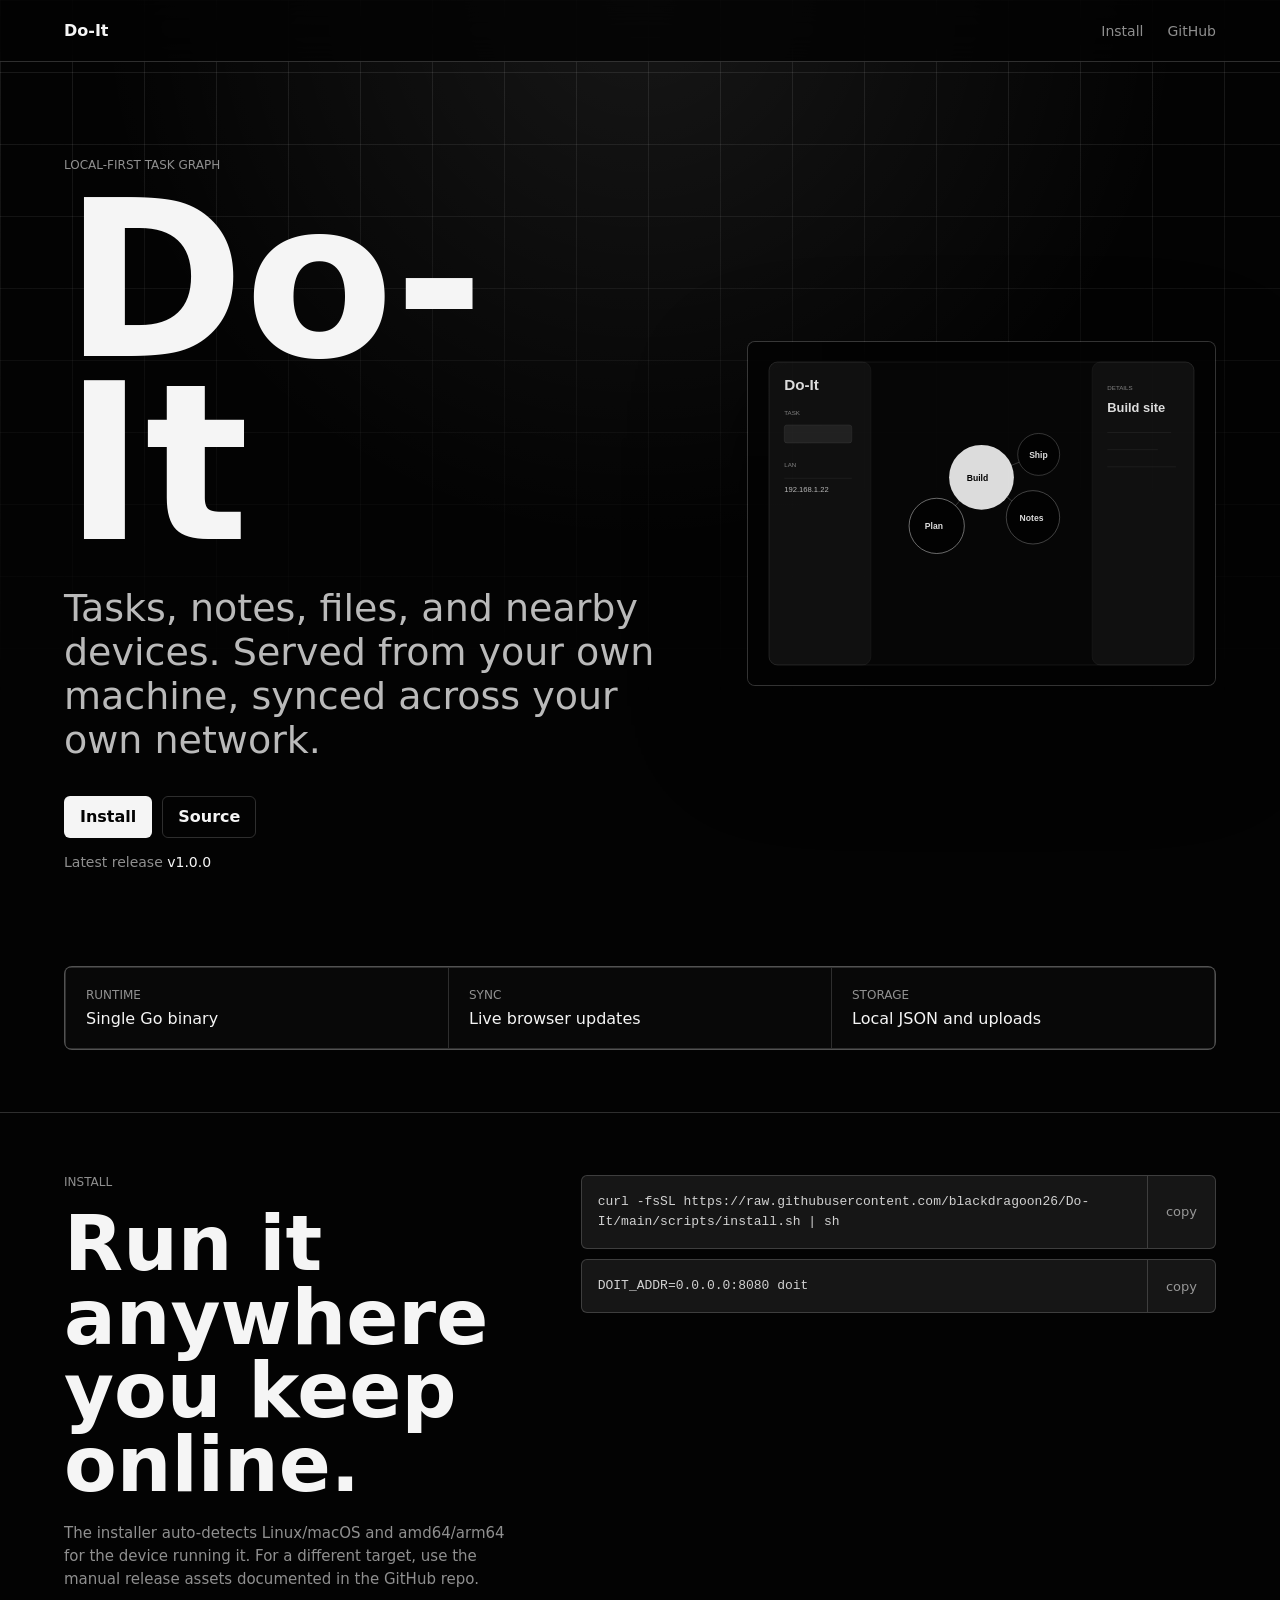
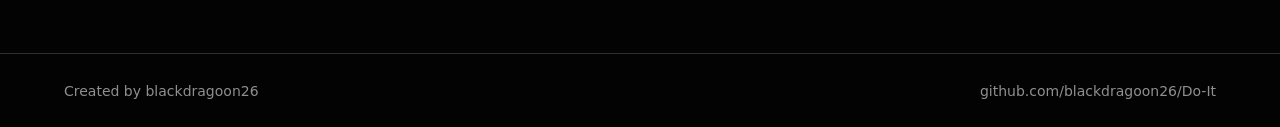
==== commit 62cd85bc: "address final pr review feedback" ====
--- a/website/index.html
+++ b/website/index.html
@@ -26,7 +26,7 @@
             <a class="button primary" href="#install">Install</a>
             <a class="button" href="https://github.com/blackdragoon26/Do-It" rel="noopener noreferrer">Source</a>
           </div>
-          <p class="release-note">Latest release <a id="release-link" href="https://github.com/blackdragoon26/Do-It/releases/latest" rel="noopener noreferrer">latest on GitHub</a></p>
+          <p class="release-note">Latest release <a href="https://github.com/blackdragoon26/Do-It/releases/tag/v1.0.0" rel="noopener noreferrer">v1.0.0</a></p>
         </div>
 
         <figure class="product-frame">
@@ -64,37 +64,33 @@
       <a href="https://github.com/blackdragoon26/Do-It" rel="noopener noreferrer">github.com/blackdragoon26/Do-It</a>
     </footer>
     <script>
-      const releaseLink = document.querySelector("#release-link");
+      document.querySelectorAll("[data-copy]").forEach((button) => {
+        const originalLabel = button.textContent;
+        let revertTimer;
 
-      fetch("https://api.github.com/repos/blackdragoon26/Do-It/releases/latest", {
-        headers: { accept: "application/vnd.github+json" }
-      })
-        .then((response) => {
-          if (!response.ok) throw new Error("release unavailable");
-          return response.json();
-        })
-        .then((release) => {
-          releaseLink.textContent = release.tag_name || "latest";
-          releaseLink.href = release.html_url || releaseLink.href;
-        })
-        .catch(() => {
-          releaseLink.textContent = "latest on GitHub";
-        });
+        const restoreLabel = () => {
+          clearTimeout(revertTimer);
+          revertTimer = window.setTimeout(() => {
+            button.textContent = originalLabel;
+          }, 1400);
+        };
 
-      document.querySelectorAll("[data-copy]").forEach((button) => {
         button.addEventListener("click", async () => {
-          const label = button.textContent;
+          clearTimeout(revertTimer);
           try {
             await navigator.clipboard.writeText(button.dataset.copy);
             button.textContent = "copied";
-            window.setTimeout(() => {
-              button.textContent = label;
-            }, 1400);
+            restoreLabel();
           } catch {
+            const code = button.closest(".command")?.querySelector("code");
+            if (code) {
+              const range = document.createRange();
+              range.selectNodeContents(code);
+              window.getSelection()?.removeAllRanges();
+              window.getSelection()?.addRange(range);
+            }
             button.textContent = "select";
-            window.setTimeout(() => {
-              button.textContent = label;
-            }, 1400);
+            restoreLabel();
           }
         });
       });
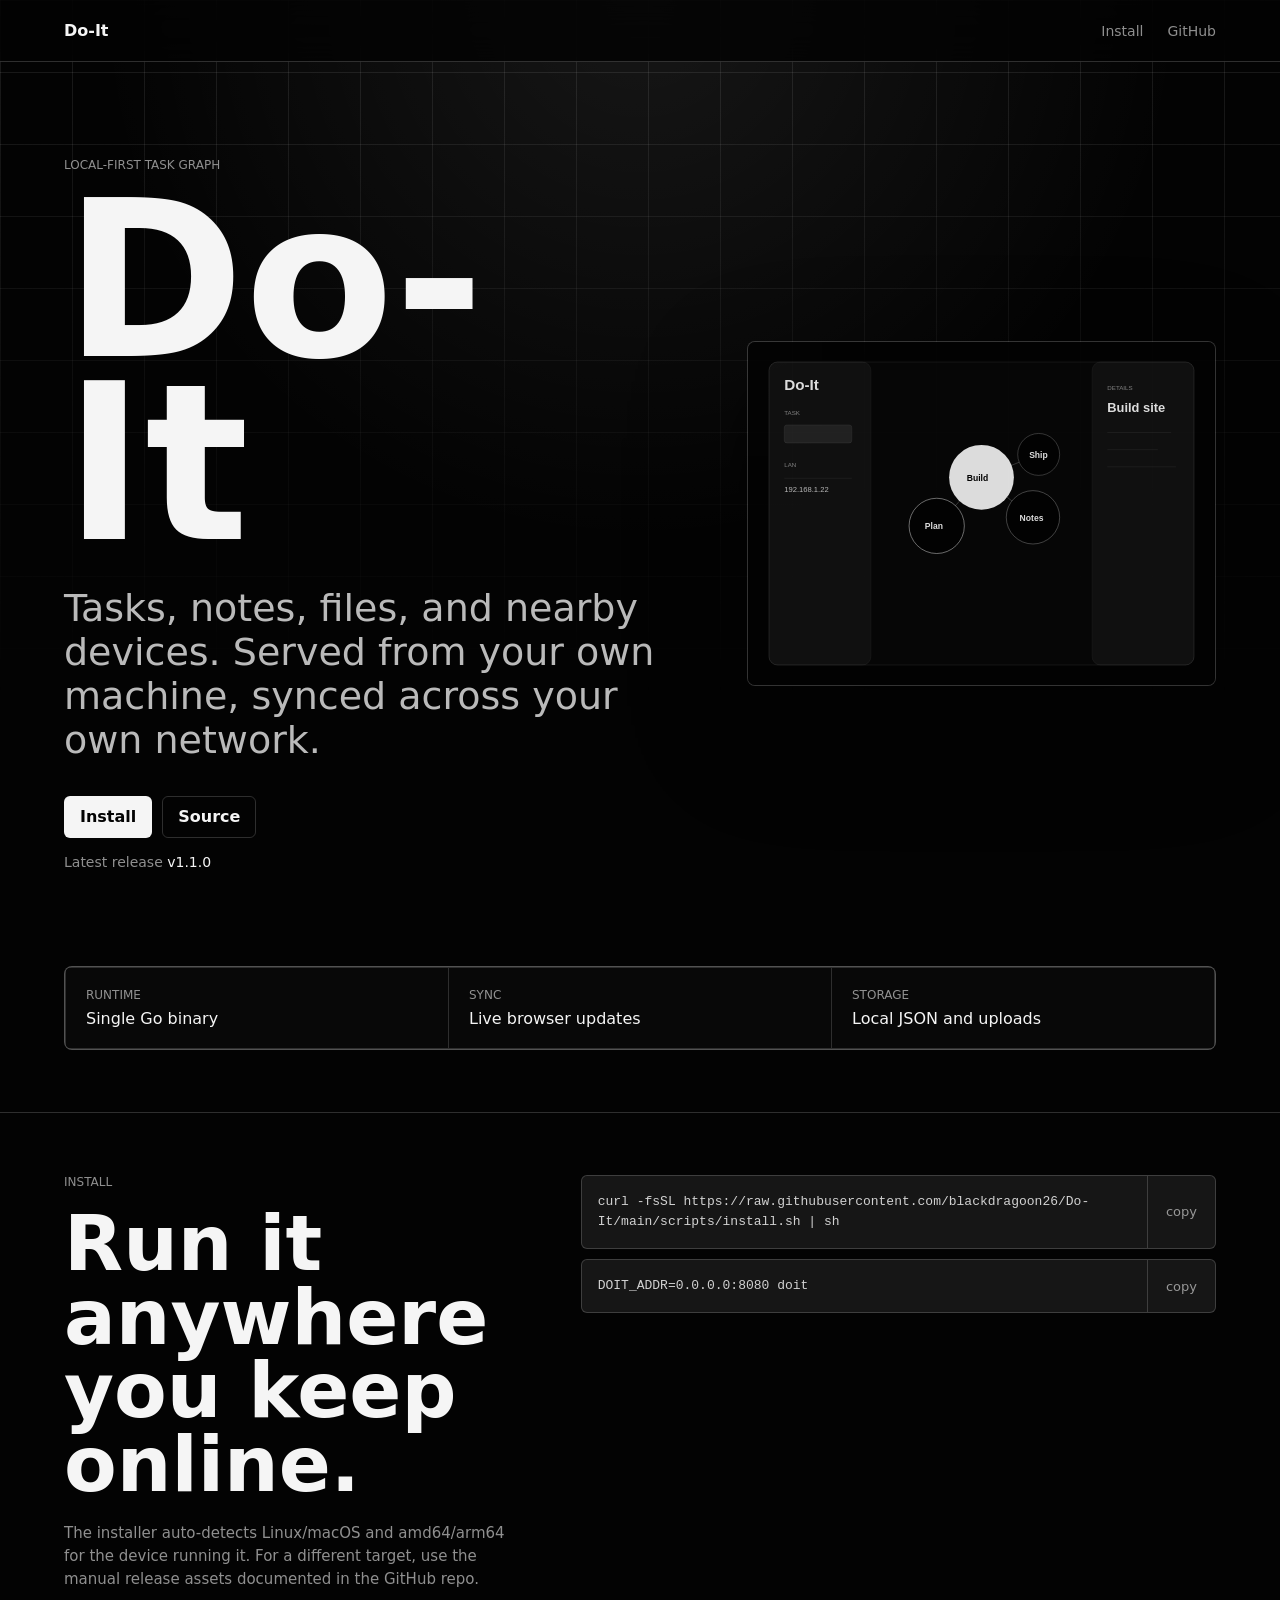
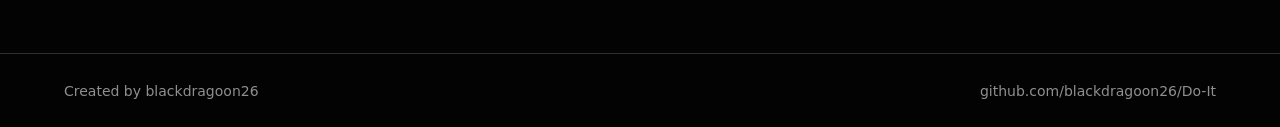
==== commit fd5a3c44: "sync release label and gate vercel deploys" ====
--- a/website/index.html
+++ b/website/index.html
@@ -26,7 +26,7 @@
             <a class="button primary" href="#install">Install</a>
             <a class="button" href="https://github.com/blackdragoon26/Do-It" rel="noopener noreferrer">Source</a>
           </div>
-          <p class="release-note">Latest release <a href="https://github.com/blackdragoon26/Do-It/releases/tag/v1.0.0" rel="noopener noreferrer">v1.0.0</a></p>
+          <p class="release-note">Latest release <a href="https://github.com/blackdragoon26/Do-It/releases/tag/v1.1.0" rel="noopener noreferrer">v1.1.0</a></p>
         </div>
 
         <figure class="product-frame">
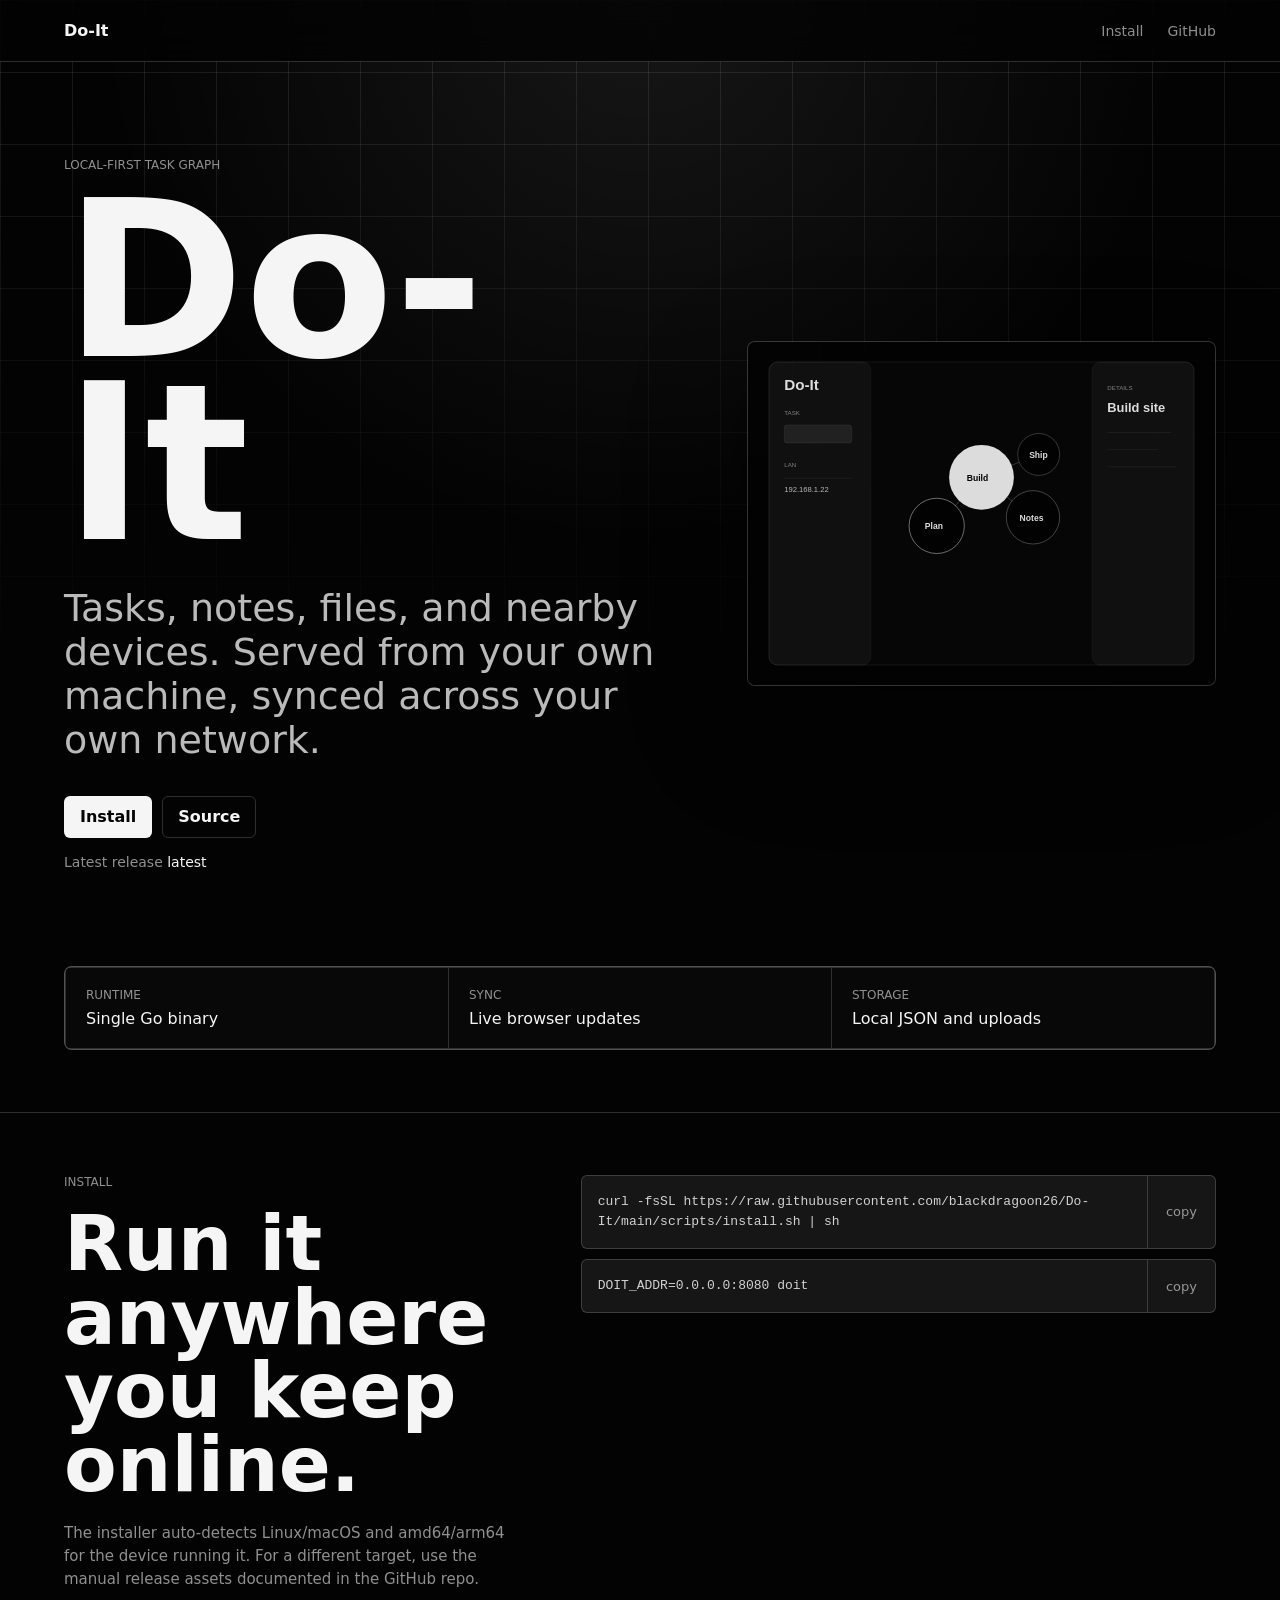
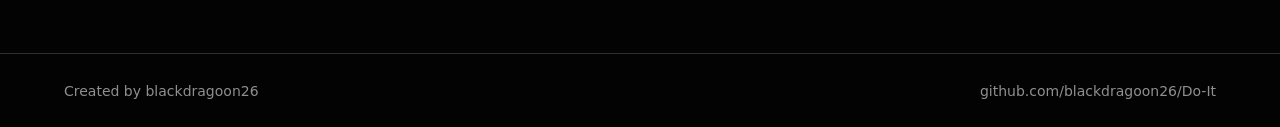
==== commit 684c0d6e: "fix release badge cache freshness" ====
--- a/website/index.html
+++ b/website/index.html
@@ -26,7 +26,7 @@
             <a class="button primary" href="#install">Install</a>
             <a class="button" href="https://github.com/blackdragoon26/Do-It" rel="noopener noreferrer">Source</a>
           </div>
-          <p class="release-note">Latest release <a href="https://github.com/blackdragoon26/Do-It/releases/tag/v1.1.0" rel="noopener noreferrer">v1.1.0</a></p>
+          <p class="release-note">Latest release <a id="latest-release" href="https://github.com/blackdragoon26/Do-It/releases/latest" rel="noopener noreferrer">latest</a></p>
         </div>
 
         <figure class="product-frame">
@@ -64,6 +64,24 @@
       <a href="https://github.com/blackdragoon26/Do-It" rel="noopener noreferrer">github.com/blackdragoon26/Do-It</a>
     </footer>
     <script>
+      const releaseLink = document.getElementById("latest-release");
+      if (releaseLink) {
+        fetch("/api/release", { headers: { Accept: "application/json" } })
+          .then((response) => {
+            if (!response.ok) {
+              throw new Error("release lookup failed");
+            }
+            return response.json();
+          })
+          .then((release) => {
+            if (release.tagName && release.url) {
+              releaseLink.textContent = release.tagName;
+              releaseLink.href = release.url;
+            }
+          })
+          .catch(() => {});
+      }
+
       document.querySelectorAll("[data-copy]").forEach((button) => {
         const originalLabel = button.textContent;
         let revertTimer;
